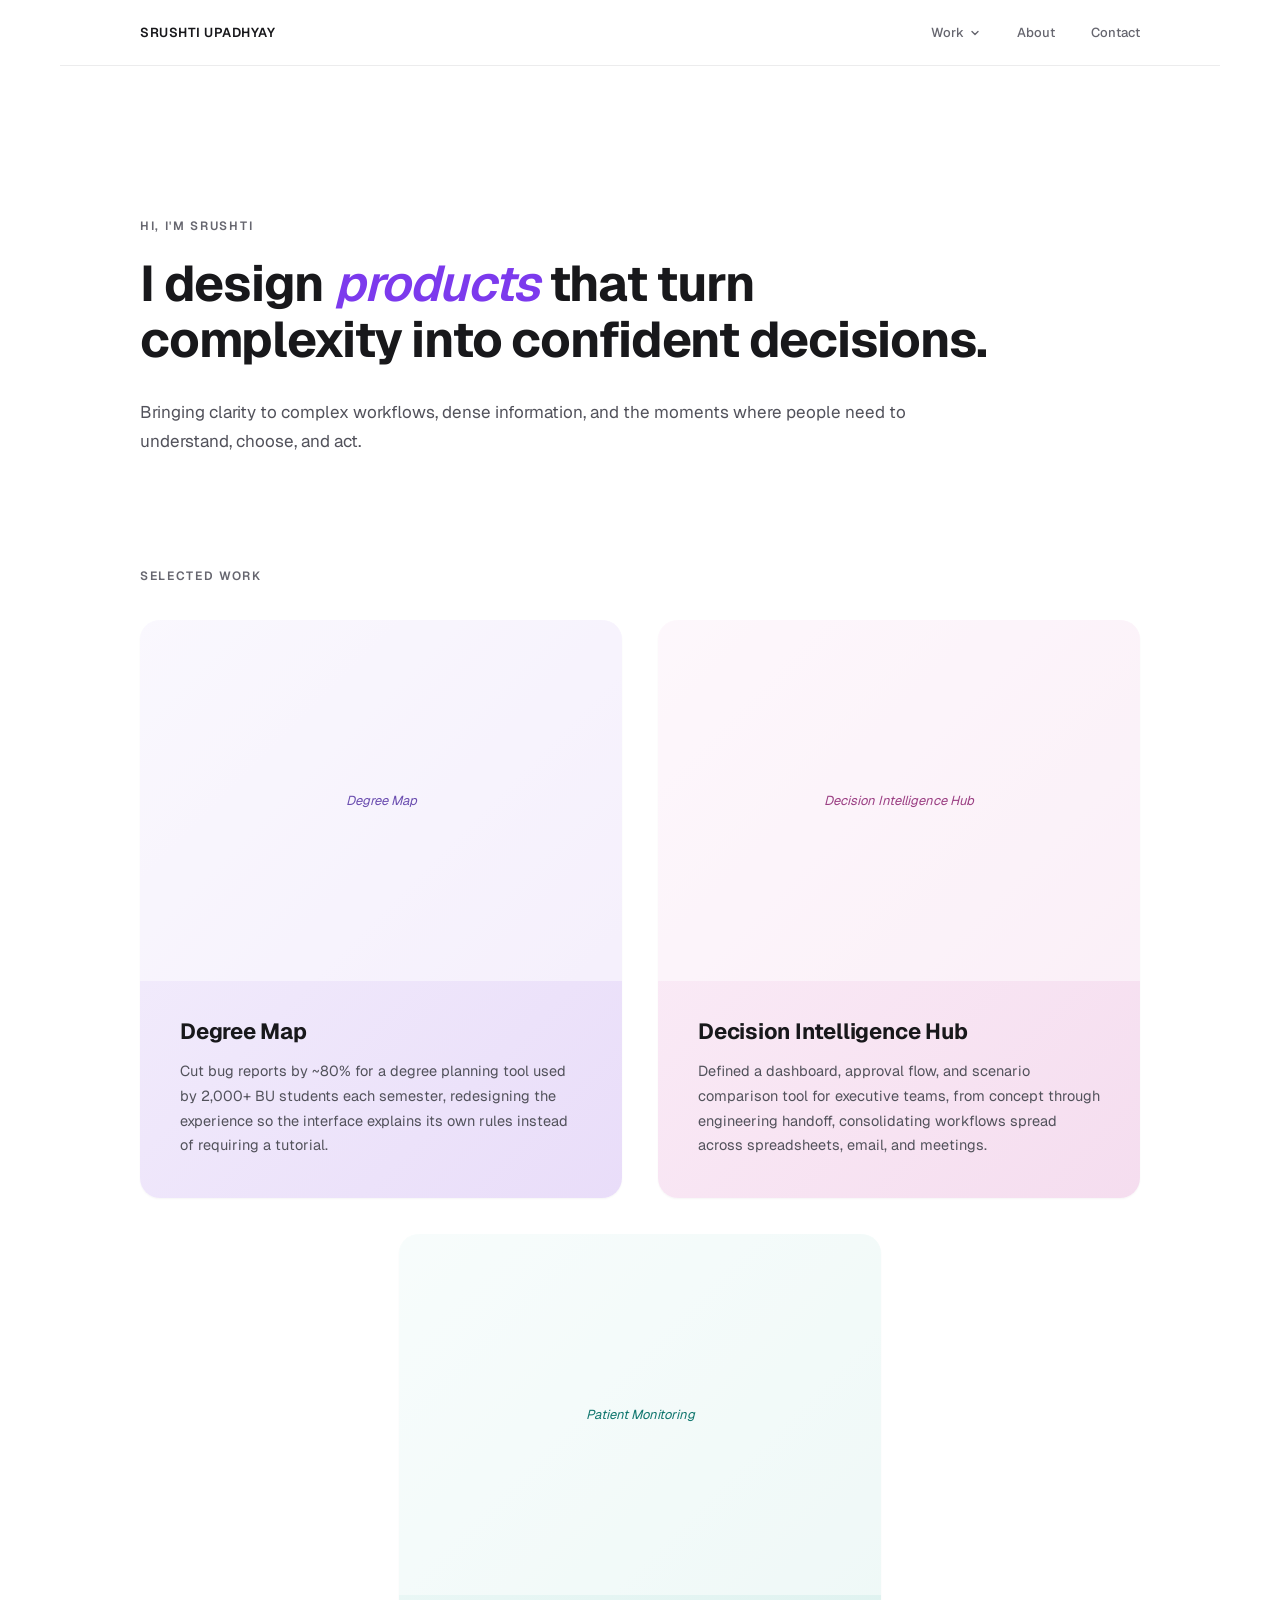
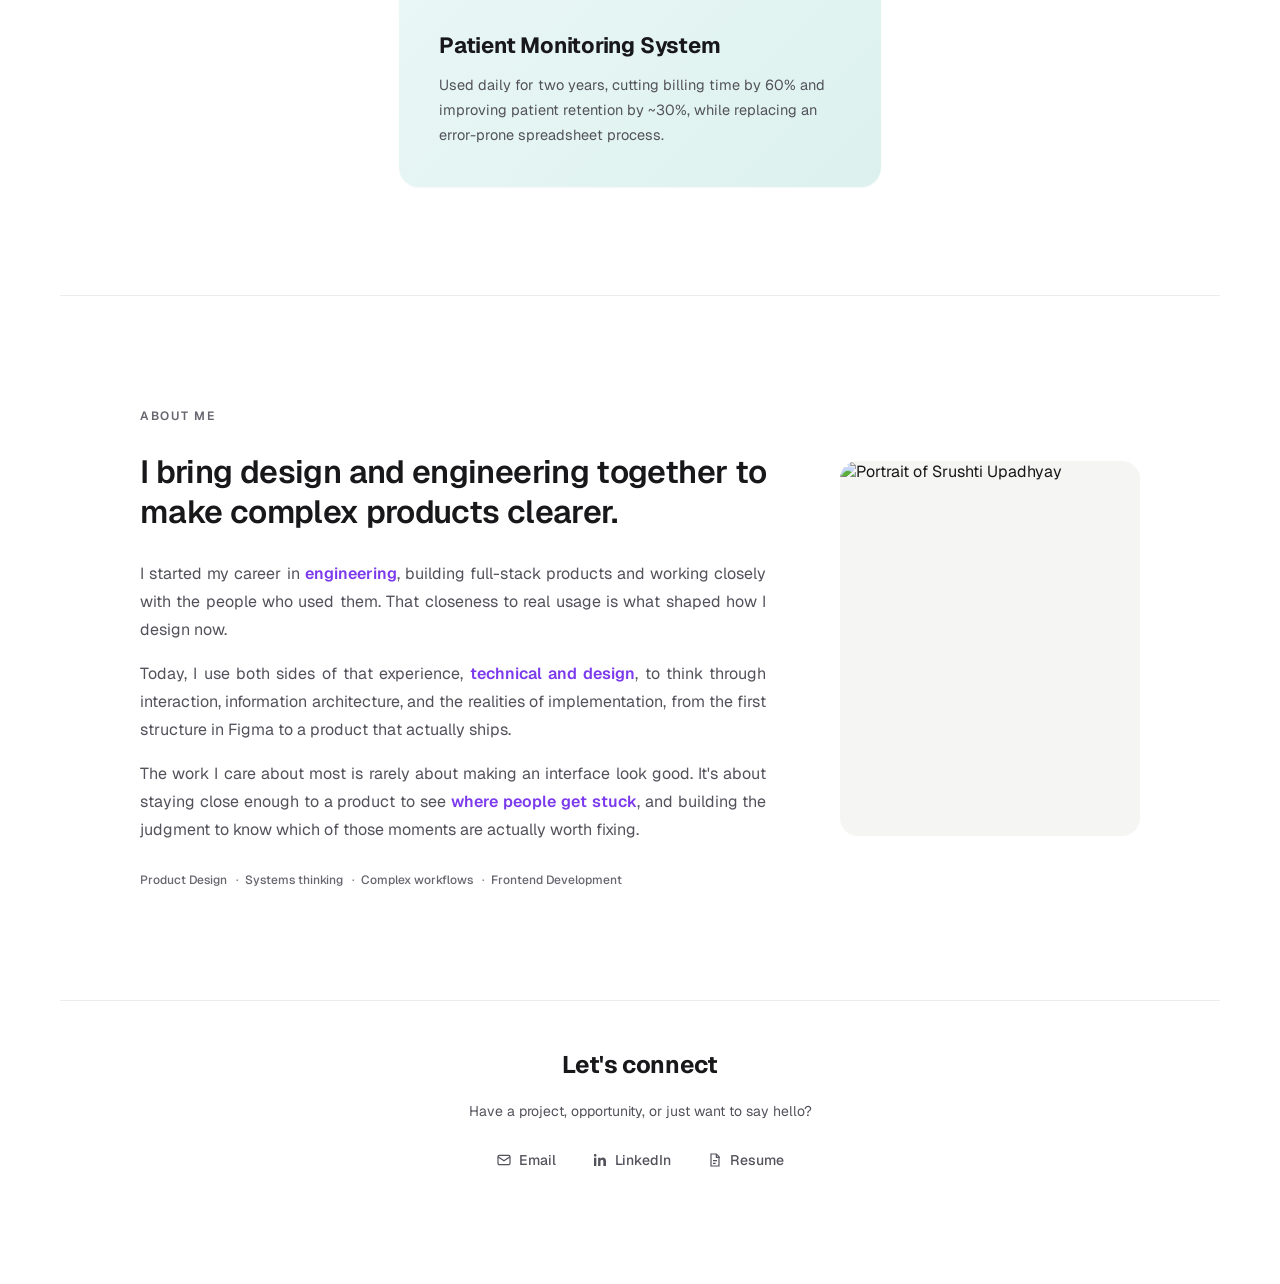
==== index.html @ 39bd565a "Update index.html" ====
<!DOCTYPE html>
<html lang="en">
<head>
<meta charset="UTF-8" />
<meta name="viewport" content="width=device-width, initial-scale=1.0" />
<title>Srushti Upadhyay — Product Designer</title>
<link rel="icon" type="image/png" sizes="32x32" href="favicon.png">
<link rel="preconnect" href="https://fonts.googleapis.com">
<link rel="preconnect" href="https://fonts.gstatic.com" crossorigin>
<link href="https://fonts.googleapis.com/css2?family=Geist:wght@400;500;600;700;800&display=swap" rel="stylesheet">
<link rel="stylesheet" href="portfolio-common.css">
<style>
  .about-section {
    display: grid;
    grid-template-columns: minmax(0, 1.35fr) minmax(260px, 0.65fr);
    gap: 72px;
    align-items: center;
    padding: 112px 80px;
    border-top: 1px solid var(--line-soft);
  }

  .about-content {
    text-align: justify;
    max-width: 720px;
  }

  .about-label {
    font-size: 12px;
    font-weight: 600;
    letter-spacing: 0.14em;
    color: var(--muted);
    text-transform: uppercase;
    margin-bottom: 28px;
  }

  .about-title {
    font-size: 32px;
    line-height: 1.25;
    letter-spacing: -0.02em;
    font-weight: 600;
    color: var(--ink);
    margin-bottom: 28px;
    max-width: 680px;
  }

  .about-copy {
    max-width: 680px;
  }

  .about-copy p {
    font-size: 16px;
    line-height: 1.75;
    color: var(--body);
    margin-bottom: 16px;
  }

  .about-copy p:last-child {
    margin-bottom: 0;
  }

  .about-meta {
    display: flex;
    flex-wrap: wrap;
    gap: 8px 18px;
    margin-top: 28px;
    font-size: 12px;
    font-weight: 500;
    color: var(--muted);
  }

  .about-meta span {
    position: relative;
  }

  .about-meta span:not(:last-child)::after {
    content: "·";
    position: absolute;
    right: -12px;
    color: var(--faint);
  }

  .about-image {
    display: flex;
    justify-content: flex-end;
  }

  .about-image-frame {
    width: min(100%, 300px);
    aspect-ratio: 4 / 5;
    border-radius: 18px;
    overflow: hidden;
    background: #f5f5f3;
  }

  .about-image-frame img {
    width: 100%;
    height: 100%;
    object-fit: cover;
    display: block;
  }

  .accent {
    font-weight: 600;
  color: #7c3aed;
}

  .work-grid {
    display: grid;
    grid-template-columns: 1fr 1fr;
    gap: 36px;
  }

  .work-card {
    display: flex;
    flex-direction: column;
    border-radius: 20px;
    overflow: hidden;
    text-decoration: none;
    transition: transform 0.35s ease, box-shadow 0.35s ease;
    box-shadow: 0 1px 2px rgba(24,24,27,0.04);
  }

  .work-card:hover {
    transform: translateY(-4px);
    box-shadow: 0 20px 48px -16px rgba(24,24,27,0.16);
  }

  .work-card.violet { background: linear-gradient(135deg,#f5f1fd,#e9ddf9); }
  .work-card.plum { background: linear-gradient(135deg,#fcf0f9,#f5ddef); }
  .work-card.teal { background: linear-gradient(135deg,#f0faf9,#dcf1ee); }

  .work-card-img { aspect-ratio: 4 / 3; overflow: hidden; }

  .work-card-img img {
    width: 100%;
    height: 100%;
    object-fit: cover;
    display: block;
    transition: transform 0.45s ease;
  }

  .work-card:hover .work-card-img img { transform: scale(1.03); }

  .work-card-img .placeholder {
    width: 100%;
    height: 100%;
    display: flex;
    align-items: center;
    justify-content: center;
    font-size: 13px;
    font-style: italic;
    background: rgba(255,255,255,0.5);
  }

  .work-card.violet .placeholder { color: #6b4eb0; }
  .work-card.plum .placeholder { color: #9b3f83; }
  .work-card.teal .placeholder { color: #0f766e; }

  .work-card-text { padding: 36px 40px 40px; }

  .work-card-title {
    font-size: 22px;
    font-weight: 700;
    letter-spacing: -0.01em;
    margin-bottom: 14px;
    color: var(--ink);
  }

  .work-card-desc {
    font-size: 14.5px;
    line-height: 1.7;
    color: var(--body);
  }

  .work-card-solo-wrap {
    max-width: calc(50% - 18px);
    margin: 36px auto 0;
  }

  @media (max-width: 800px) {
    .work-grid {
      grid-template-columns: 1fr;
      gap: 28px;
    }
    .work-card-solo-wrap { max-width: none; margin-top: 28px; }
  }

  @media (max-width: 800px) {
    .about-section {
      grid-template-columns: 1fr;
      gap: 40px;
      padding: 80px 24px;
    }

    .about-title {
      font-size: 28px;
    }

    .about-copy p {
      font-size: 15px;
    }

    .about-image {
      justify-content: flex-start;
    }

    .about-image-frame {
      width: min(100%, 260px);
    }
  }
</style>

</head>
<script>
  document.addEventListener('DOMContentLoaded', function () {
  
    const emailButton = document.querySelector('.connect-email');
  
    if (!emailButton) return;
  
    emailButton.addEventListener('click', function () {
  
      const email = 'srushtiupadhyay@gmail.com';
  
      navigator.clipboard.writeText(email)
        .then(function () {
  
          emailButton.classList.add('copied');
  
          setTimeout(function () {
            emailButton.classList.remove('copied');
          }, 2000);
  
        })
        .catch(function () {
  
          // Fallback for browsers that block Clipboard API
          const input = document.createElement('input');
  
          input.value = email;
          input.style.position = 'fixed';
          input.style.opacity = '0';
  
          document.body.appendChild(input);
  
          input.focus();
          input.select();
  
          try {
            document.execCommand('copy');
            emailButton.classList.add('copied');
  
            setTimeout(function () {
              emailButton.classList.remove('copied');
            }, 2000);
  
          } catch (error) {
            console.error('Could not copy email:', error);
          }
  
          document.body.removeChild(input);
        });
  
    });
  
  });

  
  </script>
<script>
  document.addEventListener('DOMContentLoaded', function () {
    document.querySelectorAll('.nav-dropdown').forEach(function (dropdown) {
      var toggle = dropdown.querySelector(':scope > .nav-link');
      if (!toggle) return;

      toggle.addEventListener('click', function (e) {
        e.preventDefault();
        e.stopPropagation();
        var isOpen = dropdown.classList.toggle('is-open');
        toggle.setAttribute('aria-expanded', isOpen ? 'true' : 'false');
      });
    });

    document.addEventListener('click', function () {
      document.querySelectorAll('.nav-dropdown.is-open').forEach(function (d) {
        d.classList.remove('is-open');
        var t = d.querySelector(':scope > .nav-link');
        if (t) t.setAttribute('aria-expanded', 'false');
      });
    });
  });
</script>
<body class="home">

<div class="page">

  <div class="nav-wrap">
    <nav class="nav" aria-label="Primary navigation">
      <div class="nav-name"><a href="index.html">SRUSHTI UPADHYAY</a></div>
      <div class="nav-links">
        <div class="nav-dropdown">
           <a class="nav-link" aria-haspopup="true" aria-expanded="false" role="button" tabindex="0">
          Work
          <svg class="nav-chevron" viewBox="0 0 12 12" fill="none" aria-hidden="true">
            <path d="M3 4.5L6 7.5L9 4.5" stroke="currentColor" stroke-width="1.4" stroke-linecap="round" stroke-linejoin="round"/>
          </svg>
        </a>
          <div class="nav-dropdown-menu">
            <a class="nav-dropdown-item" href="degree-map.html">
              Degree Map
              
            </a>
            <a class="nav-dropdown-item" href="decision-hub.html">
              Decision Intelligence Hub
             
            </a>
            <a class="nav-dropdown-item" href="patient-monitoring.html">
              Patient Monitoring
            </a>
          </div>
        </div>
        <a class="nav-link" href="index.html#about">About</a>
        <a class="nav-link" href="index.html#connect">Contact</a>
      </div>
    </nav>
  </div>

  <div class="hero">
    <div class="hero-hi">Hi, I'm Srushti </div>
    <h1 class="hero-title">I design <span class="accent" style="font-style: italic;">products</span> that turn complexity into confident decisions.</h1>
    <div class="hero-body">Bringing clarity to complex workflows, dense information, and the moments where people need to understand, choose, and act.</div>
  </div>

  <div class="sec" id="work">
    <div class="sec-label">Selected Work</div>
    <div class="work-grid">

      <a class="work-card violet" href="degree-map.html">
        <div class="work-card-img"><img src="degreemap-mockup.png" alt="Degree Map interface" onerror="this.parentElement.innerHTML='<div class=\'placeholder\'>Degree Map</div>'" /></div>
        <div class="work-card-text">
          <div class="work-card-title">Degree Map</div>
          <div class="work-card-desc">Cut bug reports by ~80% for a degree planning tool used by 2,000+ BU students each semester, redesigning the experience so the interface explains its own rules instead of requiring a tutorial.</div>
        </div>
      </a>

      <a class="work-card plum" href="decision-hub.html">
        <div class="work-card-img"><img src="decision-mockup.png" alt="Decision Intelligence Hub interface" onerror="this.parentElement.innerHTML='<div class=\'placeholder\'>Decision Intelligence Hub</div>'" /></div>
        <div class="work-card-text">
          <div class="work-card-title">Decision Intelligence Hub</div>
          <div class="work-card-desc">Defined a dashboard, approval flow, and scenario comparison tool for executive teams, from concept through engineering handoff, consolidating workflows spread across spreadsheets, email, and meetings.</div>
        </div>
      </a>

    </div>

    <div class="work-card-solo-wrap">
      <a class="work-card teal" href="patient-monitoring.html">
        <div class="work-card-img"><img src="patient-mockup.png" alt="Patient Monitoring System interface" onerror="this.parentElement.innerHTML='<div class=\'placeholder\'>Patient Monitoring</div>'" /></div>
        <div class="work-card-text">
          <div class="work-card-title">Patient Monitoring System</div>
          <div class="work-card-desc">Used daily for two years, cutting billing time by 60% and improving patient retention by ~30%, while replacing an error-prone spreadsheet process.</div>
        </div>
      </a>
    </div>
  </div>

  <section class="about-section" id="about" aria-labelledby="about-title">
    <div class="about-content">
      <div class="about-label">About Me</div>
      <h2 class="about-title" id="about-title">I bring design and engineering together to make complex products clearer.</h2>
      <div class="about-copy">
       <p>
    I started my career in
    <span class="accent">engineering</span>, building full-stack products
    and working closely with the people who used them. That closeness to
    real usage is what shaped how I design now.
  </p>

  <p>
    Today, I use both sides of that experience,
    <span class="accent">technical and design</span>, to think through
    interaction, information architecture, and the realities of
    implementation, from the first structure in Figma to a product that
    actually ships.
  </p>

  <p>
    The work I care about most is rarely about making an interface look
    good. It's about staying close enough to a product to see
    <span class="accent">where people get stuck</span>, and building the
    judgment to know which of those moments are actually worth fixing.
  </p>
      </div>
  
      <div class="about-meta" aria-label="Areas of experience">
        <span>Product Design</span>
        <span>Systems thinking</span>
        <span>Complex workflows</span>
        <span>Frontend Development</span>
      </div>
    </div>

    <div class="about-image">
      <div class="about-image-frame">
        <img src="me.jpeg" alt="Portrait of Srushti Upadhyay">
      </div>
    </div>
  </section>

  <section class="connect" id="connect">
    <div class="connect-title">Let's connect</div>
  
    <div class="connect-copy">
      Have a project, opportunity, or just want to say hello?
    </div>
  
    <div class="connect-links">
  
      <button class="connect-link connect-email" type="button">
        <svg viewBox="0 0 24 24" fill="none" stroke="currentColor" stroke-width="1.8" aria-hidden="true">
          <rect x="3" y="5" width="18" height="14" rx="2"></rect>
          <path d="m3 7 9 6 9-6"></path>
        </svg>
        <span>Email</span>
        <span class="copy-tooltip" aria-live="polite"> srushtiupadhyay@gmail.com · Copied ✓</span>
      </button>
  
      <a class="connect-link"
         href="https://www.linkedin.com/in/srushti-upadhyay-86a2a3a2/"
         target="_blank"
         rel="noopener noreferrer">
        <svg viewBox="0 0 24 24" fill="currentColor">
          <path d="M6.5 8.5H3V21h3.5V8.5ZM4.75 3A2.05 2.05 0 1 0 4.75 7.1 2.05 2.05 0 0 0 4.75 3ZM21 13.8c0-3.76-2-5.5-4.67-5.5-2.15 0-3.11 1.18-3.65 2.01V8.5H9.18V21h3.5v-6.19c0-1.63.31-3.21 2.33-3.21 1.99 0 2.01 1.87 2.01 3.31V21H21v-7.2Z"/>
        </svg>
        <span>LinkedIn</span>
      </a>
  
      <a class="connect-link" href="cvdesign.pdf" target="_blank">
        <svg viewBox="0 0 24 24" fill="none" stroke="currentColor" stroke-width="1.8">
          <path d="M6 3h8l4 4v14H6z"></path>
          <path d="M14 3v5h5"></path>
          <path d="M9 13h6M9 17h4"></path>
        </svg>
        <span>Resume</span>
      </a>
  
    </div>
  </section>

  
</div>

</body>
</html>
---- portfolio-common.css ----
:root {
    --ink: #09090b;
    --body: #52525b;
    --muted: #71717a;
    --faint: #a1a1aa;
    --line: #e4e4e7;
    --line-soft: rgba(9,9,11,0.06);
    --paper: #fff;
    --violet: #7c3aed;
    --plum: #86198f;
    --ease: cubic-bezier(0.16, 1, 0.3, 1);
  }

  * {
    box-sizing: border-box;
    margin: 0;
    padding: 0
  }

  html { scroll-behavior: smooth }

  ::selection { background: #e4d6fa; color: #0a0a0a }

  :focus-visible {
    outline: 2px solid #7c3aed;
    outline-offset: 3px;
    border-radius: 2px
  }

  @media (prefers-reduced-motion: reduce) {
    *, *::before, *::after { animation-duration: 0.01ms !important; transition-duration: 0.01ms !important }
  }

  .page {
    font-family: 'Geist', system-ui, sans-serif;
    background: #fff;
    color: #0a0a0a;
    max-width: 1200px;
    margin: 0 auto;
    -webkit-font-smoothing: antialiased
  }

  /* ---------- nav ---------- */
  .nav-wrap {
    position: sticky;
    top: 0;
    z-index: 40;
    background: rgba(255,255,255,0.72);
    backdrop-filter: blur(10px) saturate(1.4);
    -webkit-backdrop-filter: blur(10px) saturate(1.4);
    border-bottom: 1px solid var(--line-soft)
  }

  .nav {
    max-width: 1160px;
    margin: 0 auto;
    display: flex;
    align-items: center;
    justify-content: space-between;
    padding: 20px 80px
  }

  .nav-name {
    font-size: 13px;
    font-weight: 600;
    letter-spacing: 0.04em
  }

  .nav-links {
    display: flex;
    gap: 36px
  }

  .nav-link {
    position: relative;
    font-size: 13px;
    color: var(--muted);
    font-weight: 500;
    padding: 4px 0;
    transition: color 0.25s var(--ease)
  }

  .nav-link::after {
    content: "";
    position: absolute;
    left: 0;
    bottom: -2px;
    width: 100%;
    height: 1px;
    background: var(--ink);
    transform: scaleX(0);
    transform-origin: right;
    transition: transform 0.3s var(--ease)
  }

  .nav-link:hover { color: var(--ink) }
  .nav-link:hover::after { transform: scaleX(1); transform-origin: left }


  .px {
    padding-left: 80px;
    padding-right: 80px
  }

  .hero {
    padding: 56px 80px 48px;
    background: #faf9ff
  }

  .hero-eyebrow {
    font-size: 11px;
    font-weight: 700;
    letter-spacing: 0.12em;
    color: #7c3aed;
    text-transform: uppercase;
    margin-bottom: 14px
  }

  .hero-title {
    font-size: 42px;
    font-weight: 700;
    letter-spacing: -0.02em;
    line-height: 1.12;
    color: #0a0a0a;
    margin-bottom: 16px;
    max-width: 760px
  }

  .hero-sub {
    font-size: 15px;
    color: #52525b;
    line-height: 1.65;
    max-width: 560px;
    margin-bottom: 32px
  }

  .hero-meta {
    display: flex;
    border: 0.5px solid #e0d8f0;
    border-radius: 12px;
    overflow: hidden;
    background: #fff;
    width: fit-content;
    margin-bottom: 36px
  }

  .hmi {
    padding: 12px 24px;
    border-right: 0.5px solid #e0d8f0
  }

  .hmi:last-child {
    border-right: none
  }

  .hml {
    font-size: 10px;
    font-weight: 700;
    letter-spacing: 0.08em;
    color: #71717a;
    text-transform: uppercase;
    margin-bottom: 3px
  }

  .hmv {
    font-size: 13px;
    font-weight: 600;
    color: #0a0a0a
  }

  .hero-img {
    width: 100%;
    border-radius: 16px;
    border: 0.5px solid #e0d8f0;
    overflow: hidden
  }

  .hero-img img {
    width: 100%;
    height: auto;
    display: block
  }

  .sec {
    padding: 56px 80px;
    border-top: 0.5px solid #f0f0ee
  }

  .sec-bg {
    background: #fafaf9
  }

  .sec-purple {
    background: #faf9ff
  }

  .eyebrow {
    font-size: 10px;
    font-weight: 700;
    letter-spacing: 0.1em;
    color: #71717a;
    text-transform: uppercase;
    margin-bottom: 8px
  }

  .eyebrow-purple {
    color: #7c3aed
  }

  .sec-title {
    font-size: 24px;
    font-weight: 700;
    color: #0a0a0a;
    margin-bottom: 16px;
    line-height: 1.25
  }

  .body {
    font-size: 15px;
    color: #52525b;
    line-height: 1.75;
    margin-bottom: 14px
  }

  .body:last-child {
    margin-bottom: 0
  }

  .pullquote {
    background: #f5f0ff;
    border-left: 3px solid #7c3aed;
    border-radius: 0 12px 12px 0;
    padding: 22px 28px;
    margin: 28px 0
  }

  .pullquote-text {
    font-size: 16px;
    color: #3d1a78;
    line-height: 1.7;
    font-style: italic
  }

  .split {
    display: grid;
    grid-template-columns: 1fr 1fr;
    gap: 56px;
    align-items: start
  }

  .split.rev {
    direction: rtl
  }

  .split.rev>* {
    direction: ltr
  }

  .real-img {
    width: 100%;
    border-radius: 14px;
    overflow: hidden;
    border: 0.5px solid #e8e8e6
  }

  .real-img img {
    width: 100%;
    height: auto;
    display: block
  }

  .decision-visual {
    display: flex;
    align-items: center;
    justify-content: center;
  }

  .decision-visual img {
    display: block;
    max-width: 100%;
    height: auto;
  }

  .decision-visual--chart img {
    width: 100%;
  }

  .img-box {
    width: 100%;
    border-radius: 14px;
    background: #f5f5f3;
    border: 0.5px solid #e8e8e6;
    display: flex;
    align-items: center;
    justify-content: center
  }

  .ilab {
    font-size: 11px;
    color: #bbb;
    font-style: italic;
    text-align: center;
    padding: 12px 16px;
    line-height: 1.6
  }

  .h400 {
    height: 400px
  }

  .h360 {
    height: 360px
  }

  .h300 {
    height: 300px
  }

  .h260 {
    height: 260px
  }

  .h220 {
    height: 220px
  }

  .h180 {
    height: 180px
  }

  .h160 {
    height: 160px
  }

  .h150 {
    height: 150px
  }

  .h140 {
    height: 140px
  }

  .img-caption {
    font-size: 12px;
    color: #71717a;
    text-align: center;
    margin-top: 10px;
    font-style: italic
  }

  .skills-grid {
    display: grid;
    grid-template-columns: 1fr 1fr;
    gap: 14px;
    margin-top: 28px
  }

  .skill-card {
    background: #fff;
    border-radius: 14px;
    padding: 22px;
    border: 0.5px solid #e8e8e6
  }

  /*.skill-icon{width:36px;height:36px;border-radius:10px;background:#0a0a0a;margin-bottom:14px}*/
  .skill-icon {
    width: 44px;
    height: 44px;
    border-radius: 12px;
    /* background: #E8F5FC;*/
    color: #7c3aed;
    display: flex;
    align-items: center;
    justify-content: center;
    margin-bottom: 18px;
  }

  .skill-icon svg {
    width: 24px;
    height: 24px;
  }

  .skill-title {
    font-size: 14px;
    font-weight: 700;
    color: #0a0a0a;
    margin-bottom: 6px
  }

  .skill-body {
    font-size: 13px;
    color: #71717a;
    line-height: 1.65
  }

  .two-col {
    display: grid;
    grid-template-columns: 1fr 1fr;
    gap: 14px
  }

  .three-col {
    display: grid;
    grid-template-columns: 1fr 1fr 1fr;
    gap: 12px
  }

  .feat-row {
    display: grid;
    grid-template-columns: 1fr 1fr;
    gap: 40px;
    align-items: start;
    padding: 40px 0;
    border-bottom: 0.5px solid #f0f0ee
  }

  .feat-row:last-child {
    border-bottom: none;
    padding-bottom: 0
  }

  .feat-row:first-child {
    padding-top: 0
  }

  .feat-row.flip {
    direction: rtl
  }

  .feat-row.flip>* {
    direction: ltr
  }

  .feat-eye {
    font-size: 10px;
    font-weight: 700;
    letter-spacing: 0.1em;
    color: #7c3aed;
    text-transform: uppercase;
    margin-bottom: 8px
  }

  .feat-title {
    font-size: 18px;
    font-weight: 700;
    color: #0a0a0a;
    margin-bottom: 12px;
    line-height: 1.3
  }

  .feat-body {
    font-size: 13px;
    color: #52525b;
    line-height: 1.75
  }

  .feat-img {
    width: 100%;
    border-radius: 12px;
    background: #f5f5f3;
    border: 0.5px solid #e8e8e6;
    display: flex;
    align-items: center;
    justify-content: center
  }

  .impact-cards {
    display: grid;
    grid-template-columns: 1fr 1fr 1fr;
    gap: 16px;
    margin: 28px 0
  }

  .impact-card {
    background: #fafaf9;
    border-radius: 14px;
    padding: 22px;
    border: 0.5px solid #e8e8e6
  }

  .impact-icon {
    width: 32px;
    height: 32px;
    border-radius: 8px;
    background: #0a0a0a;
    margin-bottom: 14px
  }

  .impact-title {
    font-size: 13px;
    font-weight: 700;
    color: #0a0a0a;
    margin-bottom: 6px
  }

  .impact-body {
    font-size: 12px;
    color: #71717a;
    line-height: 1.6
  }

  .footer {
    padding: 36px 80px;
    border-top: 0.5px solid #e8e8e6;
    display: flex;
    justify-content: space-between;
    align-items: center
  }

  .footer-left {
    font-size: 13px;
    font-weight: 600
  }

  .footer-right {
    display: flex;
    gap: 24px
  }

  .footer-link {
    font-size: 13px;
    color: #71717a
  }

  .mt16 {
    margin-top: 16px
  }

  .mt24 {
    margin-top: 24px
  }

  .mt28 {
    margin-top: 28px
  }

  .mt40 {
    margin-top: 40px
  }

  .impact-section {
    padding: 96px 0;
  }

  .impact-intro {
    max-width: 760px;
    margin-bottom: 64px;
  }

  .impact-intro h2 {
    font-size: 36px;
    line-height: 1.2;
    font-weight: 600;
    margin: 0 0 20px;
    color: #111111;
  }

  .impact-intro p {
    font-size: 18px;
    line-height: 1.7;
    color: #52525b;
    margin: 0;
  }

  .impact-metrics {
    display: grid;
    grid-template-columns: repeat(3, 1fr);
    border-top: 1px solid #E5E7EB;
    border-bottom: 1px solid #E5E7EB;
  }

  .impact-metric {
    padding: 40px 36px;
    border-right: 1px solid #E5E7EB;
  }

  .impact-metric:last-child {
    border-right: none;
  }

  .impact-number {
    font-size: 32px;
    line-height: 1;
    font-weight: 600;
    letter-spacing: -0.03em;
    color: #7c3aed;
    margin-bottom: 20px;
  }

  .impact-metric-title {
    font-size: 14px;
    line-height: 1.4;
    font-weight: 600;
    color: #111111;
    margin-bottom: 12px;
  }

  .impact-metric-body {
    font-size: 13px;
    line-height: 1.7;
    color: #52525b;
    max-width: 300px;
  }

  @media (max-width: 800px) {
    .impact-section {
      padding: 64px 0;
    }

    .impact-intro h2 {
      font-size: 30px;
    }

    .impact-metrics {
      grid-template-columns: 1fr;
    }

    .impact-metric {
      border-right: none;
      border-bottom: 1px solid #E5E7EB;
    }

    .impact-metric:last-child {
      border-bottom: none;
    }
  }

  /* GOAL CARDS */
  .goal-grid {
    display: grid;
    grid-template-columns: 1fr 1fr;
    gap: 14px;
    margin-top: 28px
  }

  .goal-card {
    background: #fff;
    border-radius: 12px;
    padding: 20px 22px;
    border: 0.5px solid #e8e8e6;
    display: flex;
    gap: 14px;
    align-items: flex-start
  }

  .goal-num {
    font-size: 11px;
    font-weight: 700;
    color: #7c3aed;
    background: #f0ebff;
    padding: 3px 8px;
    border-radius: 6px;
    flex-shrink: 0;
    margin-top: 2px;
    white-space: nowrap
  }

  .goal-title {
    font-size: 13px;
    font-weight: 700;
    color: #0a0a0a;
    margin-bottom: 3px
  }

  .goal-body {
    font-size: 12px;
    color: #71717a;
    line-height: 1.55
  }

  /* PRINCIPLE CARDS */
  .principle-grid {
    display: grid;
    grid-template-columns: 1fr 1fr;
    gap: 14px;
    margin-top: 28px
  }

  .principle-card {
    background: #fff;
    border-radius: 14px;
    padding: 22px;
    border: 0.5px solid #e8e8e6
  }

  .principle-title {
    font-size: 14px;
    font-weight: 700;
    color: #0a0a0a;
    margin-bottom: 6px
  }

  .principle-body {
    font-size: 13px;
    color: #71717a;
    line-height: 1.65
  }
.feat-col{
  margin-bottom: 50px;
}
  /* WORKFLOW DIAGRAM */
  .workflow-wrap {
    display: grid;
    grid-template-columns: 1fr 1fr;
    gap: 20px;
    margin-top: 28px
  }

  .workflow-card {
    border-radius: 14px;
    overflow: hidden;
    border: 0.5px solid #e8e8e6
  }

  .workflow-header {
    padding: 10px 18px;
    font-size: 11px;
    font-weight: 700;
    letter-spacing: 0.06em;
    text-transform: uppercase
  }

  .workflow-header.before {
    background: #fef2f2;
    color: #dc2626
  }

  .workflow-header.after {
    background: #f0ebff;
    color: #7c3aed
  }

  .workflow-body {
    padding: 20px 22px;
    background: #fff;
    display: flex;
    flex-direction: column;
    gap: 0
  }

  .wf-step {
    display: flex;
    flex-direction: column;
    align-items: flex-start
  }

  .wf-label {
    font-size: 13px;
    font-weight: 600;
    color: #0a0a0a;
    background: #f5f5f3;
    border: 0.5px solid #e8e8e6;
    border-radius: 8px;
    padding: 9px 16px;
    width: 100%;
    text-align: center
  }

  .wf-arrow {
    font-size: 16px;
    color: #ccc;
    text-align: center;
    width: 100%;
    padding: 4px 0;
    display: block
  }

  /* REFLECTION */
  .reflection-grid {
    display: grid;
    grid-template-columns: 1fr 1fr;
    gap: 16px;
    margin-top: 28px
  }

  .reflection-card {
    background: #fff;
    border-radius: 14px;
    padding: 22px;
    border: 0.5px solid #e8e8e6
  }

  .reflection-label {
    font-size: 10px;
    font-weight: 700;
    letter-spacing: 0.08em;
    text-transform: uppercase;
    color: #7c3aed;
    margin-bottom: 12px
  }

  .reflection-items {
    display: flex;
    flex-direction: column;
    gap: 8px
  }

  .reflection-item {
    font-size: 13px;
    color: #52525b;
    line-height: 1.6;
    display: flex;
    gap: 8px;
    align-items: flex-start
  }

  .r-dot {
    width: 5px;
    height: 5px;
    border-radius: 50%;
    background: #7c3aed;
    flex-shrink: 0;
    margin-top: 7px
  }

  .r-dot.improve {
    background: #d97706
  }


  .arch-flow {
    display: flex;
    align-items: center;
    justify-content: center;
    gap: 0;
    margin-top: 28px;
    padding: 32px;
    background: #fafaf9;
    border: 0.5px solid #e8e8e6;
    border-radius: 16px;
    overflow-x: auto;
  }

  .arch-node {
    position: relative;
    background: #ffffff;
    border: 1px solid #e4e4e1;
    border-radius: 12px;
    padding: 16px 20px;
    text-align: left;
    min-width: 130px;
  }

  .arch-number {
    font-size: 10px;
    font-weight: 700;
    letter-spacing: 0.08em;
    color: #7c3aed;
    margin-bottom: 8px;
  }

  .arch-node-label {
    font-size: 13px;
    font-weight: 700;
    color: #111111;
  }

  .arch-node-sub {
    font-size: 10px;
    line-height: 1.4;
    color: #71717a;
    margin-top: 4px;
  }

  .arch-arrow {
    font-size: 18px;
    color: #B8B8B5;
    padding: 0 10px;
    flex-shrink: 0;
  }

  .arch-node-final {
    border-color: #7c3aed;
    background: #F4FBFE;
  }

  .arch-node-final .arch-number {
    color: #7c3aed;
  }

  .arch-feedback {
    display: flex;
    align-items: center;
    gap: 16px;
    margin: 14px auto 0;
    max-width: 720px;
    padding: 14px 18px;
    border-left: 2px solid #7c3aed;
    background: #F8FAFB;
    border-radius: 0 8px 8px 0;
  }

  .arch-feedback-label {
    font-size: 9px;
    font-weight: 700;
    letter-spacing: 0.08em;
    color: #7c3aed;
    white-space: nowrap;
  }

  .arch-feedback-text {
    font-size: 11px;
    line-height: 1.5;
    color: #71717a;
  }

  @media (max-width: 900px) {
    .arch-flow {
      justify-content: flex-start;
    }

    .arch-feedback {
      flex-direction: column;
      align-items: flex-start;
    }
  }

  /* ARCH FLOW 
.arch-flow{display:flex;align-items:center;justify-content:center;gap:0;margin-top:28px;flex-wrap:wrap}
.arch-node{background:#fff;border:0.5px solid #e0d8f0;border-radius:12px;padding:14px 22px;text-align:center;min-width:120px}
.arch-node-label{font-size:12px;font-weight:700;color:#0a0a0a}
.arch-node-sub{font-size:10px;color:#71717a;margin-top:2px}
.arch-arrow{font-size:18px;color:#d4c5f9;padding:0 8px}
*/


/* =========================================================
   SHARED SITE SYSTEM
   ========================================================= */
:root {
  --ink: #18181b;
  --body: #52525b;
  --muted: #66666f;
  --faint: #8a8a93;
  --line: #e4e4e7;
  --line-soft: rgba(24,24,27,0.08);
  --paper: #fff;
  --violet: #7c3aed;
  --plum: #86198f;
  --ease: cubic-bezier(0.16, 1, 0.3, 1);
}

html { scroll-behavior: smooth; }
body { color: var(--ink); }
a { color: inherit; text-decoration: none; }

:focus-visible {
  outline: 2px solid var(--violet);
  outline-offset: 3px;
  border-radius: 3px;
}

/* Shared navigation */
.nav-wrap {
  position: sticky;
  top: 0;
  z-index: 40;
  background: rgba(255,255,255,0.78);
  backdrop-filter: blur(10px) saturate(1.4);
  -webkit-backdrop-filter: blur(10px) saturate(1.4);
  border-bottom: 1px solid var(--line-soft);
}

.nav {
  max-width: 1160px;
  margin: 0 auto;
  display: flex;
  align-items: center;
  justify-content: space-between;
  padding: 20px 80px;
}

.nav-name {
  font-size: 13px;
  font-weight: 600;
  letter-spacing: 0.04em;
}

.nav-links {
  display: flex;
  align-items: center;
  gap: 36px;
}

.nav-link {
  position: relative;
  display: inline-flex;
  align-items: center;
  gap: 5px;
  font-size: 13px;
  color: var(--muted);
  font-weight: 500;
  padding: 4px 0;
  transition: color 0.25s var(--ease);
}

.nav-link:hover,
.nav-link:focus-visible {
  color: var(--ink);
}

.nav-link::after {
  content: "";
  position: absolute;
  left: 0;
  bottom: -2px;
  width: 100%;
  height: 1px;
  background: var(--ink);
  transform: scaleX(0);
  transform-origin: right;
  transition: transform 0.3s var(--ease);
}

.nav-link:hover::after,
.nav-link:focus-visible::after {
  transform: scaleX(1);
  transform-origin: left;
}

.nav-dropdown {
  position: relative;
  display: flex;
  align-items: center;
}

.nav-dropdown > .nav-link {
  cursor: pointer;
}

.nav-chevron {
  width: 12px;
  height: 12px;
  transition: transform 0.25s var(--ease);
}

.nav-dropdown-menu {
  position: absolute;
  top: calc(100% + 12px);
  right: -12px;
  min-width: 230px;
  padding: 8px;
  background: rgba(255,255,255,0.96);
  border: 1px solid var(--line);
  border-radius: 12px;
  box-shadow: 0 16px 40px rgba(24,24,27,0.10);
  opacity: 0;
  visibility: hidden;
  transform: translateY(-5px);
  transition: opacity 180ms var(--ease), transform 180ms var(--ease), visibility 180ms;
}

.nav-dropdown:hover .nav-dropdown-menu,
.nav-dropdown:focus-within .nav-dropdown-menu,
.nav-dropdown.is-open .nav-dropdown-menu {
  opacity: 1;
  visibility: visible;
  transform: translateY(0);
}

.nav-dropdown:hover .nav-chevron,
.nav-dropdown:focus-within .nav-chevron,
.nav-dropdown.is-open .nav-chevron {
  transform: rotate(180deg);
}

.nav-dropdown-item {
  display: block;
  padding: 10px 12px;
  border-radius: 8px;
  color: var(--body);
  font-size: 13px;
  line-height: 1.35;
  transition: background 160ms ease, color 160ms ease;
}

.nav-dropdown-item:hover,
.nav-dropdown-item:focus-visible {
  background: #f7f5fb;
  color: var(--ink);
  outline: none;
}

.nav-dropdown-item small {
  display: block;
  margin-top: 3px;
  color: var(--muted);
  font-size: 11px;
}

/* Shared connect section */
.connect {
  padding: 48px 80px 112px;
  border-top: 1px solid var(--line-soft);
  text-align: center;
}

.connect-copy {
  max-width: 480px;
  margin: -8px auto 28px;
  font-size: 14px;
  line-height: 1.6;
  color: var(--body);
}

.connect-title {
  font-size: 24px;
  font-weight: 700;
  letter-spacing: -0.015em;
  margin-bottom: 28px;
}

.connect-links {
  display: flex;
  justify-content: center;
  gap: 36px;
}

.connect-link {
  position: relative;
  display: inline-flex;
  align-items: center;
  gap: 7px;
  font-size: 14px;
  font-weight: 500;
  color: var(--body);
  padding-bottom: 3px;
  transition: color 0.25s var(--ease);
}

.connect-link svg {
  width: 16px;
  height: 16px;
  flex-shrink: 0;
}

/* Email copy interaction */

.connect-email {
  border: 0;
  margin: 0;
  background: transparent;
  font-family: inherit;
  cursor: pointer;
}

.connect-email .copy-tooltip {
  position: absolute;
  left: 50%;
  bottom: calc(100% + 10px);
  transform: translateX(-50%) translateY(4px);

  padding: 7px 10px;
  border: 1px solid var(--line-soft);
  border-radius: 6px;

  background: #fafaf9;
  color: var(--body);
  font-size: 11px;
  font-weight: 500;
  line-height: 1;
  white-space: nowrap;

  box-shadow: 0 3px 10px rgba(24, 24, 27, 0.06);

  opacity: 0;
  visibility: hidden;
  pointer-events: none;

  transition:
    opacity 0.2s var(--ease),
    transform 0.2s var(--ease),
    visibility 0.2s;
}

.connect-email .copy-tooltip::after {
  content: "";
  position: absolute;
  left: 50%;
  bottom: -4px;

  width: 7px;
  height: 7px;

  background: #fafaf9;
  border-right: 1px solid var(--line-soft);
  border-bottom: 1px solid var(--line-soft);

  transform: translateX(-50%) rotate(45deg);
}

.connect-email.copied .copy-tooltip {
  opacity: 1;
  visibility: visible;
  transform: translateX(-50%) translateY(0);
}

.connect-link::after {
  content: "";
  position: absolute;
  left: 0;
  bottom: 0;
  width: 100%;
  height: 1px;
  background: var(--ink);
  transform: scaleX(0);
  transform-origin: right;
  transition: transform 0.3s var(--ease);
}

.connect-link:hover,
.connect-link:focus-visible { color: var(--ink); }

.connect-link:hover::after,
.connect-link:focus-visible::after {
  transform: scaleX(1);
  transform-origin: left;
}

/* Shared prev/next project treatment */
.next-project {
  display: flex;
  justify-content: space-between;
  align-items: center;
  padding: 28px 80px 60px;
}

.next-project a {
  display: inline-flex;
  align-items: center;
  gap: 10px;
  color: #666;
  font-size: 14px;
  transition: color 180ms ease;
}

.next-project a:hover { color: var(--violet); }

.next-arrow,
.prev-arrow {
  transition: transform 180ms ease;
}

.next-project a:hover .next-arrow {
  transform: translateX(4px);
}

.next-project a:hover .prev-arrow {
  transform: translateX(-4px);
}

.next-project a:focus-visible {
  outline: 2px solid var(--violet);
  outline-offset: 5px;
}

/* Accessible secondary text */
.ilab { color: #666; }
.skill-body,
.goal-body,
.principle-body,
.impact-body,
.arch-node-sub,
.arch-feedback-text,
.footer-link { color: #666; }

/* Home page */
body.home .page {
  max-width: 1160px;
}

.home .hero {
  padding: 148px 80px 112px;
  background: #fff;
  opacity: 0;
  animation: rise 0.8s var(--ease) 0.1s forwards;
}

.home .hero-hi {
  display: inline-block;
  font-size: 12px;
  font-weight: 600;
  letter-spacing: 0.14em;
  text-transform: uppercase;
  color: var(--muted);
  margin-bottom: 22px;
}

.home .hero-title {
  font-size: 50px;
  font-weight: 700;
  letter-spacing: -0.025em;
  line-height: 1.12;
  color: var(--ink);
  max-width: 860px;
  margin-bottom: 30px;
}

.home .hero-title .accent { color: var(--violet); }

.home .hero-body {
  font-size: 17px;
  color: var(--body);
  line-height: 1.7;
  max-width: 800px;
  font-weight: 400;
}

.home .sec {
  padding: 0 80px 108px;
  border-top: 0;
}

.home .sec-label {
  font-size: 12px;
  font-weight: 600;
  letter-spacing: 0.14em;
  color: var(--muted);
  text-transform: uppercase;
  margin-bottom: 36px;
}

.home .work-list {
  display: flex;
  flex-direction: column;
  gap: 24px;
}

.home .work-item {
  display: grid;
  grid-template-columns: 1fr 1fr;
  align-items: center;
  gap: 40px;
  border-radius: 24px;
  padding: 0 64px;
  min-height: 360px;
  overflow: hidden;
  position: relative;
  transition: transform 0.45s var(--ease), box-shadow 0.45s var(--ease);
  box-shadow: 0 1px 2px rgba(24,24,27,0.03);
}

.home .work-item:hover {
  transform: translateY(-3px);
  box-shadow: 0 24px 56px -16px rgba(24,24,27,0.16);
}

.home .work-item.violet { background: linear-gradient(135deg,#f5f1fd,#e9ddf9); }
.home .work-item.plum { background: linear-gradient(135deg,#fcf0f9,#f5ddef); }
.home .work-item.teal { background: linear-gradient(135deg,#f0faf9,#dcf1ee); }
.home .work-item.teal .placeholder { color: #0f766e; }

.home .work-img {
  aspect-ratio: 16/10;
  border-radius: 10px;
  overflow: hidden;
  align-self: center;
  justify-self: start;
  width: 100%;
  transition: transform 0.45s var(--ease);
}

.home .work-item:hover .work-img { transform: scale(1.015); }

.home .work-img img {
  width: 100%;
  height: 100%;
  object-fit: cover;
  display: block;
}

.home .work-img .placeholder {
  width: 100%;
  height: 100%;
  display: flex;
  align-items: center;
  justify-content: center;
  font-size: 13px;
  font-style: italic;
  background: rgba(255,255,255,0.5);
}

.home .work-item.violet .placeholder { color: #6b4eb0; }
.home .work-item.plum .placeholder { color: #9b3f83; }

.home .work-text {
  justify-self: end;
  text-align: left;
  max-width: 380px;
}

.home .work-title {
  font-size: 27px;
  font-weight: 700;
  letter-spacing: -0.015em;
  line-height: 1.25;
  margin-bottom: 12px;
  color: var(--ink);
}

.home .work-tag {
  font-size: 15px;
  font-weight: 400;
  line-height: 1.55;
  color: var(--ink);
}

@keyframes rise {
  from { opacity: 0; transform: translateY(14px); }
  to { opacity: 1; transform: translateY(0); }
}

/* Decision Hub theme */
.case-decision .hero { background: #fdf5fb; }
.case-decision .hero-eyebrow,
.case-decision .eyebrow-purple,
.case-decision .feat-eye,
.case-decision .reflection-label { color: var(--plum); }
.case-decision .hero-meta,
.case-decision .hmi,
.case-decision .hero-img { border-color: #f0d5ea; }
.case-decision .pullquote {
  background: #fbeaf6;
  border-left-color: var(--plum);
}
.case-decision .pullquote-text { color: #5b0f61; }
.case-decision .skill-icon { color: var(--plum); }
.case-decision .goal-num {
  color: var(--plum);
  background: #fbeaf6;
}
.case-decision .workflow-header.after {
  background: #fbeaf6;
  color: var(--plum);
}
.case-decision .arch-number,
.case-decision .arch-feedback-label,
.case-decision .arch-node-final .arch-number {
  color: var(--plum);
}
.case-decision .arch-node-final { border-color: var(--plum); }
.case-decision .arch-feedback { border-left-color: var(--plum); }
.case-decision .impact-number { color: var(--plum); }
.case-decision .r-dot { background: var(--plum); }
.case-decision .r-dot.improve { background: #d5a8de; }
.case-decision .sec-purple { background: #fdf5fb; }
.case-decision .next-project a:hover { color: var(--plum); }

/* Degree Map theme */
.case-degree .hero { background: #faf9ff; }
.case-degree .hero-eyebrow,
.case-degree .eyebrow-purple,
.case-degree .feat-eye,
.case-degree .reflection-label { color: var(--violet); }
.case-degree .skill-icon { color: var(--violet); }
.case-degree .r-dot.improve { background: #c4b1f5; }

/* Patient Monitoring theme */
:root { --teal: #0f766e; }
.case-patient .hero { background: #f0f9f8; }
.case-patient .hero-eyebrow,
.case-patient .eyebrow-purple,
.case-patient .feat-eye,
.case-patient .reflection-label { color: var(--teal); }
.case-patient .hero-meta,
.case-patient .hmi,
.case-patient .hero-img { border-color: #cfe8e5; }
.case-patient .pullquote {
  background: #eaf6f4;
  border-left-color: var(--teal);
}
.case-patient .pullquote-text { color: #0b4b46; }
.case-patient .skill-icon { color: var(--teal); }
.case-patient .goal-num {
  color: var(--teal);
  background: #e3f4f2;
}
.case-patient .workflow-header.after {
  background: #e3f4f2;
  color: var(--teal);
}
.case-patient .impact-number { color: var(--teal); }
.case-patient .r-dot { background: var(--teal); }
.case-patient .r-dot.improve { background: #7fc4bd; }
.case-patient .sec-purple { background:#f0f9f8; }
.case-patient .next-project a:hover { color: var(--teal); }
.case-patient .acc-icon { background: var(--teal); }
.case-patient .status-row { display: flex; gap: 12px; flex-wrap: wrap; margin: 24px 0; }
.case-patient .status-chip {
  display: flex; align-items: center; gap: 8px;
  padding: 8px 14px; border-radius: 999px;
  border: 0.5px solid #e8e8e6; font-size: 12.5px; font-weight: 600;
  color: #18181b; background: #fff;
}
.case-patient .status-dot { width: 9px; height: 9px; border-radius: 50%; }
.case-patient .status-dot.green { background: #16a34a; }
.case-patient .status-dot.yellow { background: #eab308; }
.case-patient .status-dot.red { background: #dc2626; }
.case-patient .status-dot.cyan { background: #0891b2; }

/* Mobile shared */
@media (max-width: 800px) {
  .nav { padding: 16px 24px; }
  .nav-links { gap: 20px; }
  .nav-dropdown-menu {
    right: -8px;
    min-width: 210px;
  }

  .home .hero { padding: 96px 24px 64px; }
  .home .hero-title { font-size: 36px; }
  .home .sec { padding: 0 24px 72px; }
  .home .work-list { gap: 40px; }
  .home .work-item {
    grid-template-columns: 1fr;
    padding: 44px 32px;
    text-align: center;
    gap: 24px;
  }
  .home .work-img {
    justify-self: center;
    max-width: 320px;
  }
  .home .work-item:hover .work-img { transform: none; }
  .home .work-text {
    justify-self: center;
    text-align: center;
    max-width: none;
  }

  .connect { padding: 40px 24px 72px; }
  .connect-links { flex-wrap: wrap; gap: 18px 28px; }

  /* Case-study pages: hero */
  .hero { padding: 40px 24px 32px; }
  .hero-title { font-size: 28px; max-width: 100%; }
  .hero-sub { font-size: 14.5px; max-width: 100%; }
  .hero-meta {
    display: flex;
    flex-wrap: wrap;
    width: 100%;
  }
  .hmi {
    border-right: none;
    border-bottom: 0.5px solid #e0d8f0;
    flex: 1 1 45%;
  }
  .case-decision .hmi,
  .case-patient .hmi { border-bottom-color: inherit; }

  /* Case-study pages: sections */
  .sec, .px { padding-left: 24px; padding-right: 24px; }
  .sec { padding-top: 44px; padding-bottom: 44px; }
  .sec-title { font-size: 20px; }
  .body, .pullquote-text { font-size: 14.5px; }

  /* Grids that must stack on mobile */
  .skills-grid,
  .goal-grid,
  .two-col,
  .three-col,
  .workflow-wrap,
  .reflection-grid,
  .feat-row,
  .split {
    grid-template-columns: 1fr !important;
    gap: 20px;
  }
  .feat-row { padding: 28px 0; }
  .feat-row.flip,
  .split.rev { direction: ltr; }
  .feat-row.flip > *,
  .split.rev > * { direction: ltr; }

  .status-row { gap: 8px; }
  .status-chip { font-size: 12px; padding: 7px 12px; }

  .next-project {
    padding: 24px 24px 48px;
    flex-wrap: wrap;
    gap: 16px;
  }
  .next-project a span:not(.next-arrow):not(.prev-arrow) {
    max-width: 140px;
  }
}


@media (prefers-reduced-motion: reduce) {
  .home .hero { animation: none; opacity: 1; }
  .nav-dropdown-menu,
  .next-project a,
  .next-arrow { transition: none; }
}


/* Decision Intelligence Hub-specific layout */
.case-decision .arch-flow {
  display:flex; align-items:center; justify-content:center; gap:0;
  margin-top:28px; padding:32px; background:#fafaf9;
  border:0.5px solid #e8e8e6; border-radius:16px; overflow-x:auto;
}
.case-decision .arch-node {
  position:relative; background:#fff; border:1px solid #e4e4e1;
  border-radius:12px; padding:16px 20px; text-align:left; min-width:130px;
}
.case-decision .arch-number {
  font-size:10px; font-weight:700; letter-spacing:.08em;
  margin-bottom:8px;
}
.case-decision .arch-node-label { font-size:13px; font-weight:700; color:var(--ink); }
.case-decision .arch-node-sub { font-size:10px; line-height:1.4; margin-top:4px; }
.case-decision .arch-arrow { font-size:18px; color:#888; padding:0 10px; flex-shrink:0; }
.case-decision .arch-feedback {
  display:flex; align-items:center; gap:16px; margin:14px auto 0;
  max-width:720px; padding:14px 18px; background:#F8FAFB;
  border-radius:0 8px 8px 0;
}
.case-decision .arch-feedback-label {
  font-size:9px; font-weight:700; letter-spacing:.08em; white-space:nowrap;
}
.case-decision .arch-feedback-text { font-size:11px; line-height:1.5; }

@media (max-width: 900px) {
  .case-decision .arch-flow { justify-content:flex-start; }
  .case-decision .arch-feedback { flex-direction:column; align-items:flex-start; }
}

/* Final text color normalization */
.page { color: #18181b; }
.hero-title, .sec-title, .feat-title, .skill-title, .goal-title,
.principle-title, .impact-title, .hmv, .impact-metric-title,
.wf-label, .arch-node-label, .connect-title, .work-title {
  color: #18181b;
}
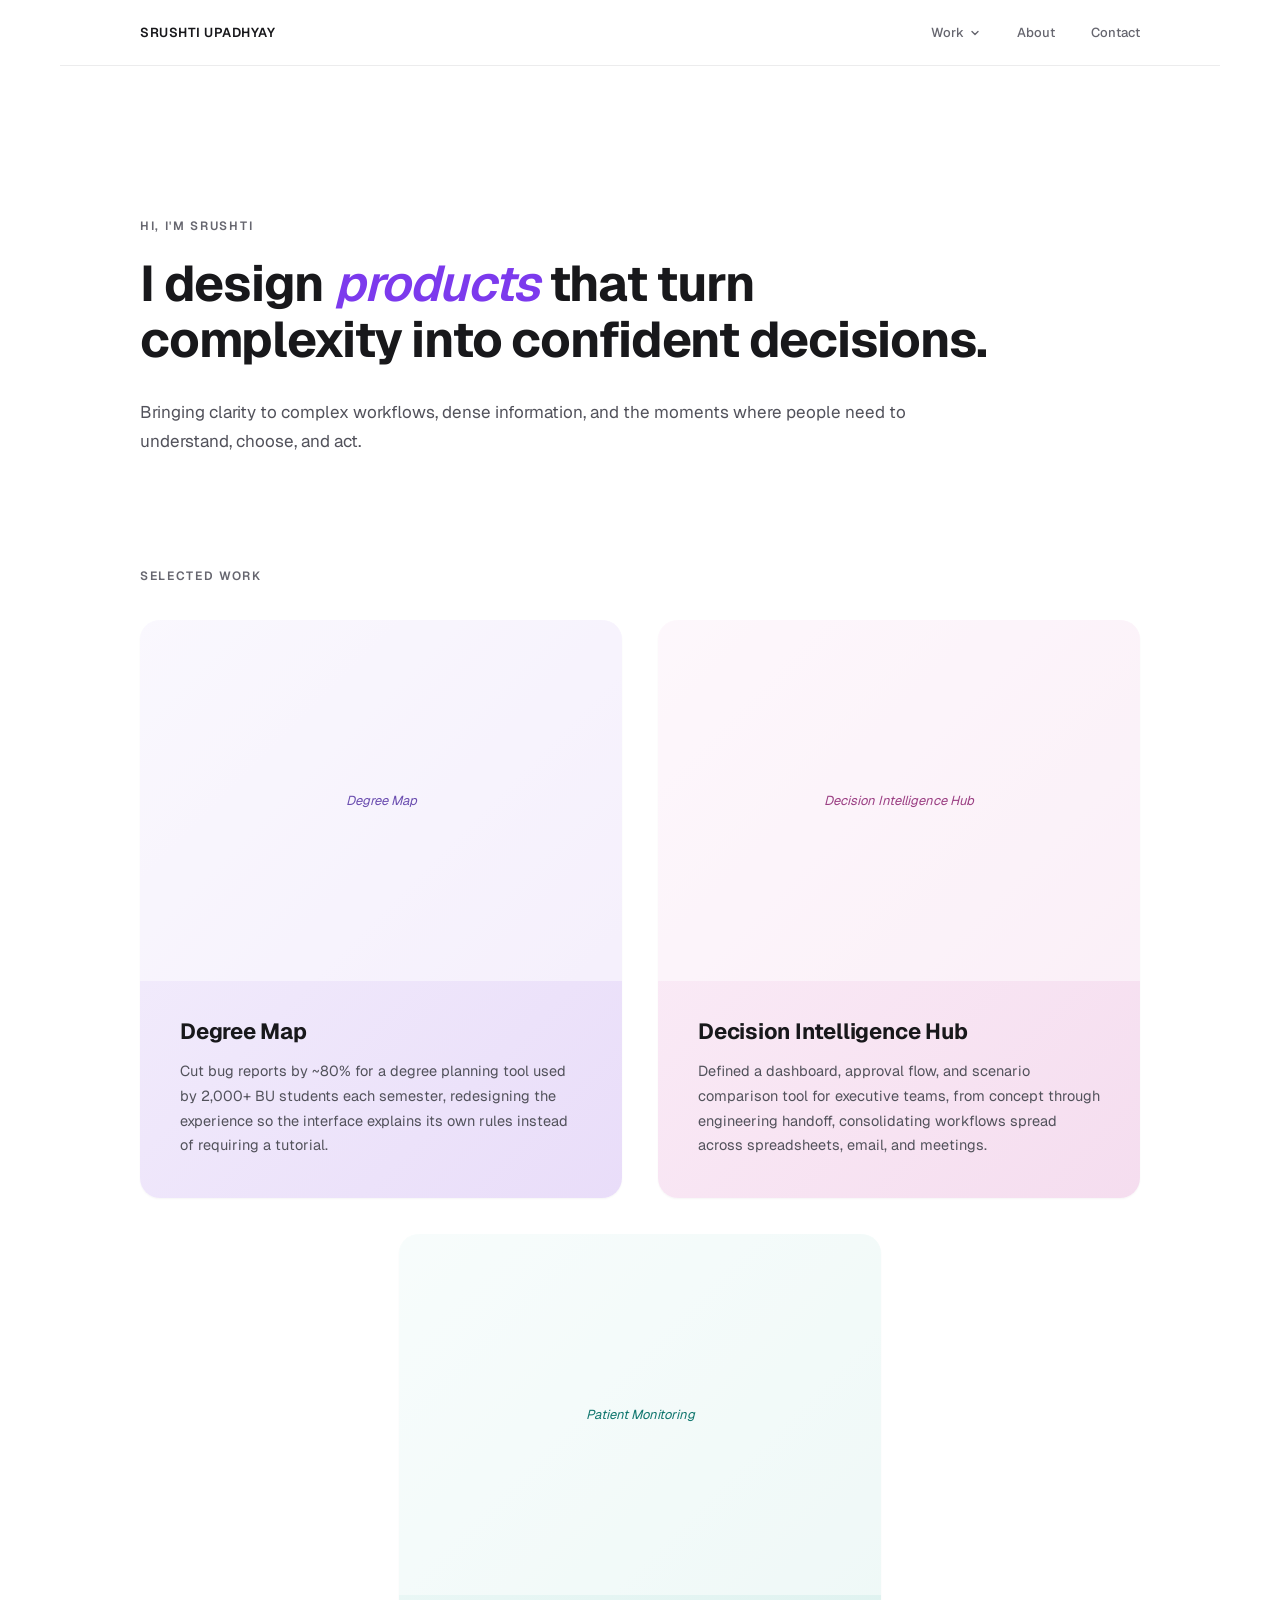
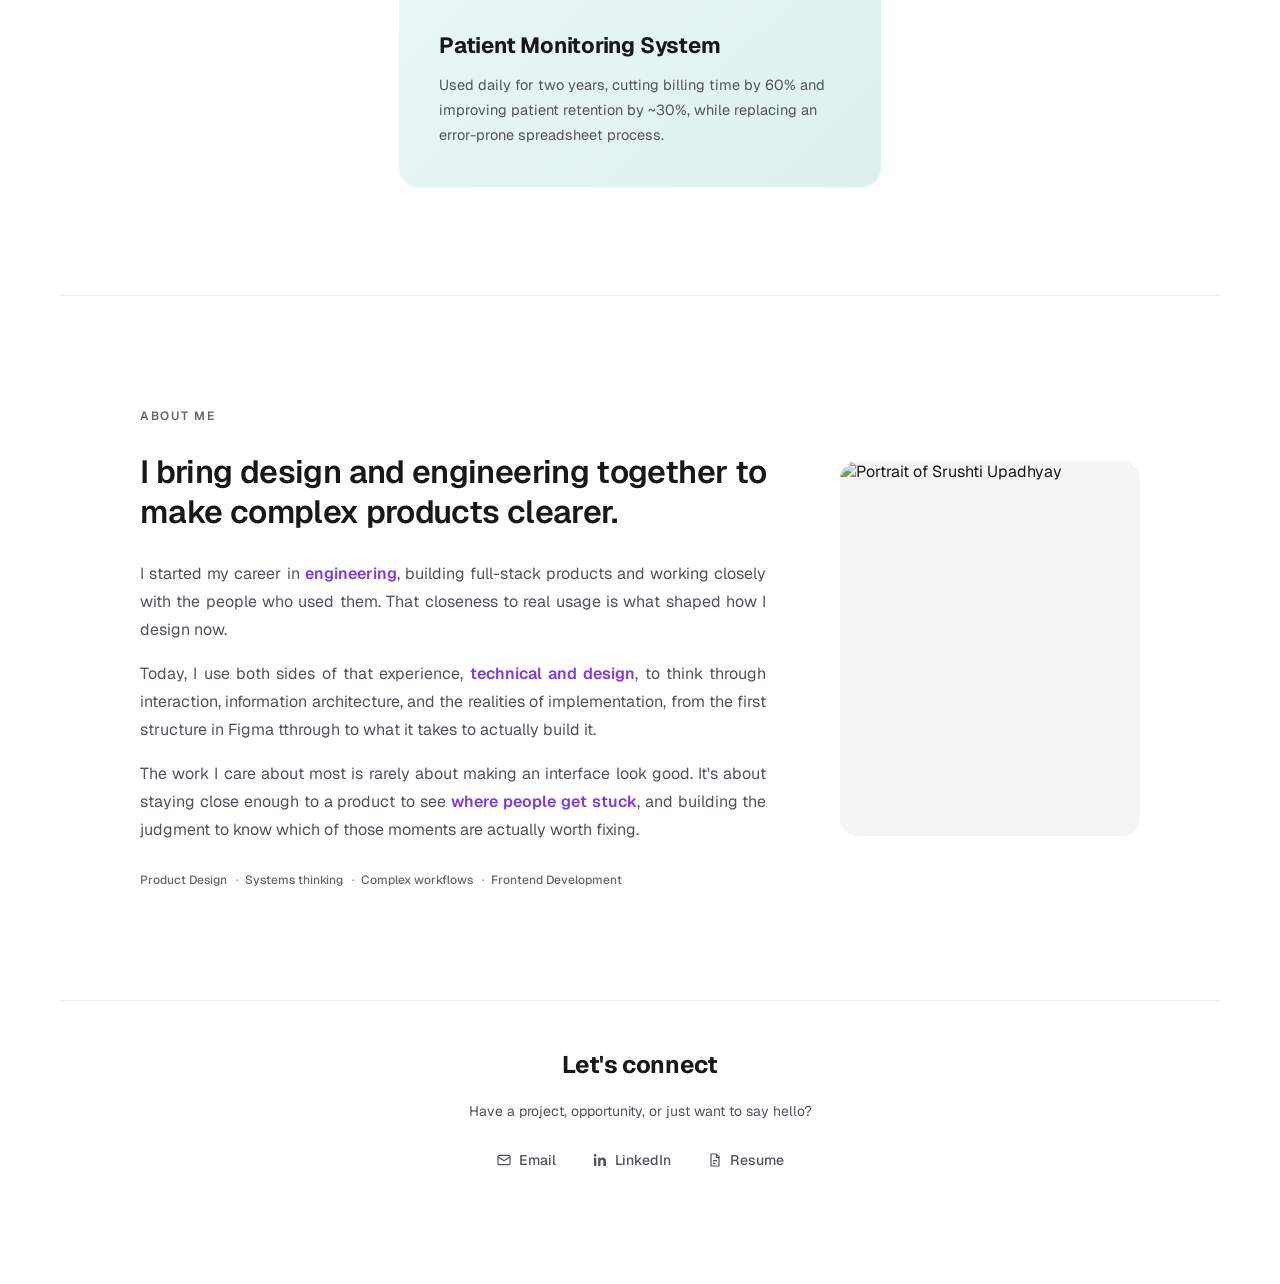
==== commit 9e1b7e31: "Update index.html" ====
--- a/index.html
+++ b/index.html
@@ -212,6 +212,9 @@
 
 </head>
 <script>
+  document.addEventListener('contextmenu', (e) => {
+  if (e.target.tagName === 'IMG') e.preventDefault();
+});
   document.addEventListener('DOMContentLoaded', function () {
   
     const emailButton = document.querySelector('.connect-email');
@@ -315,7 +318,7 @@
              
             </a>
             <a class="nav-dropdown-item" href="patient-monitoring.html">
-              Patient Monitoring
+              Patient Monitoring System
             </a>
           </div>
         </div>
@@ -380,8 +383,7 @@
     Today, I use both sides of that experience,
     <span class="accent">technical and design</span>, to think through
     interaction, information architecture, and the realities of
-    implementation, from the first structure in Figma to a product that
-    actually ships.
+    implementation, from the first structure in Figma tthrough to what it takes to actually build it.
   </p>
 
   <p>
@@ -400,6 +402,7 @@
       </div>
     </div>
 
+    
     <div class="about-image">
       <div class="about-image-frame">
         <img src="me.jpeg" alt="Portrait of Srushti Upadhyay">
--- a/portfolio-common.css
+++ b/portfolio-common.css
@@ -31,6 +31,11 @@
     *, *::before, *::after { animation-duration: 0.01ms !important; transition-duration: 0.01ms !important }
   }
 
+img {
+  pointer-events: none;
+  user-select: none;
+  -webkit-user-drag: none;
+}
   .page {
     font-family: 'Geist', system-ui, sans-serif;
     background: #fff;
@@ -130,7 +135,7 @@
     font-size: 15px;
     color: #52525b;
     line-height: 1.65;
-    max-width: 560px;
+    max-width: 600px;
     margin-bottom: 32px
   }
 
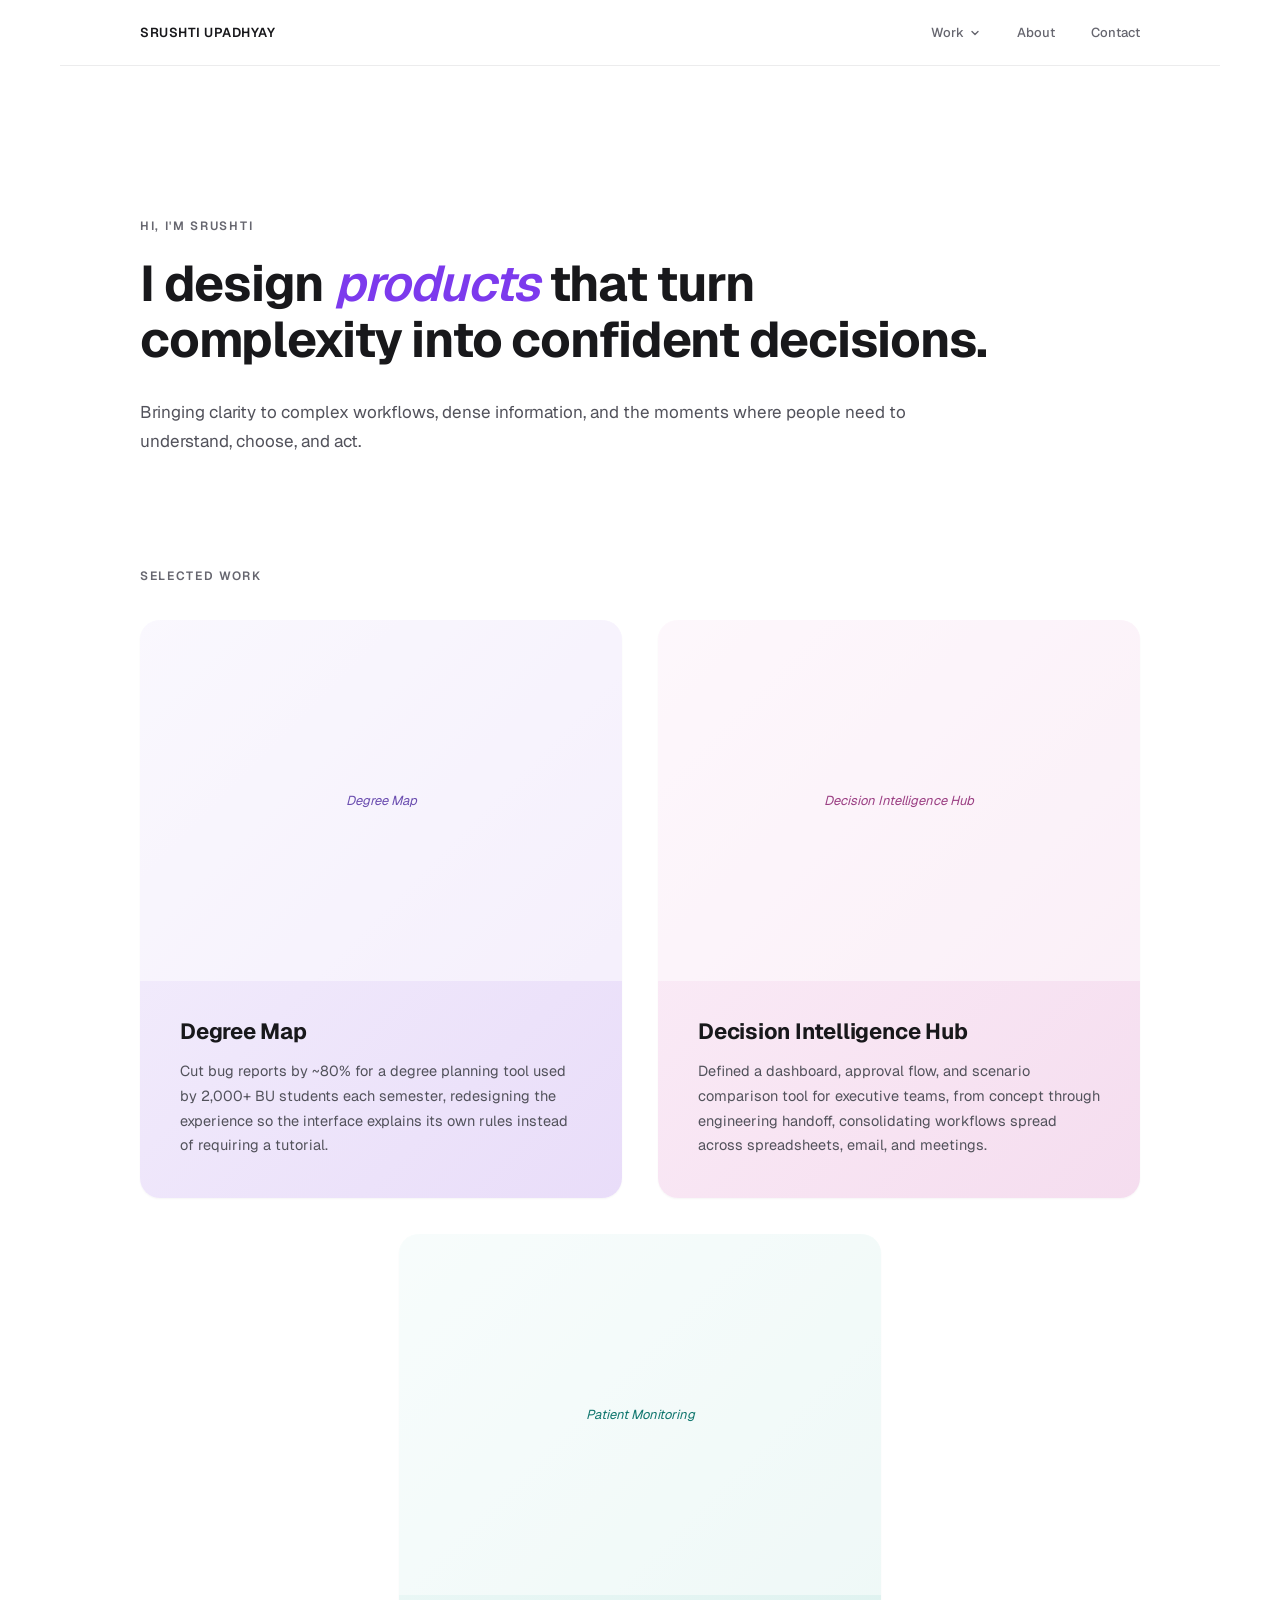
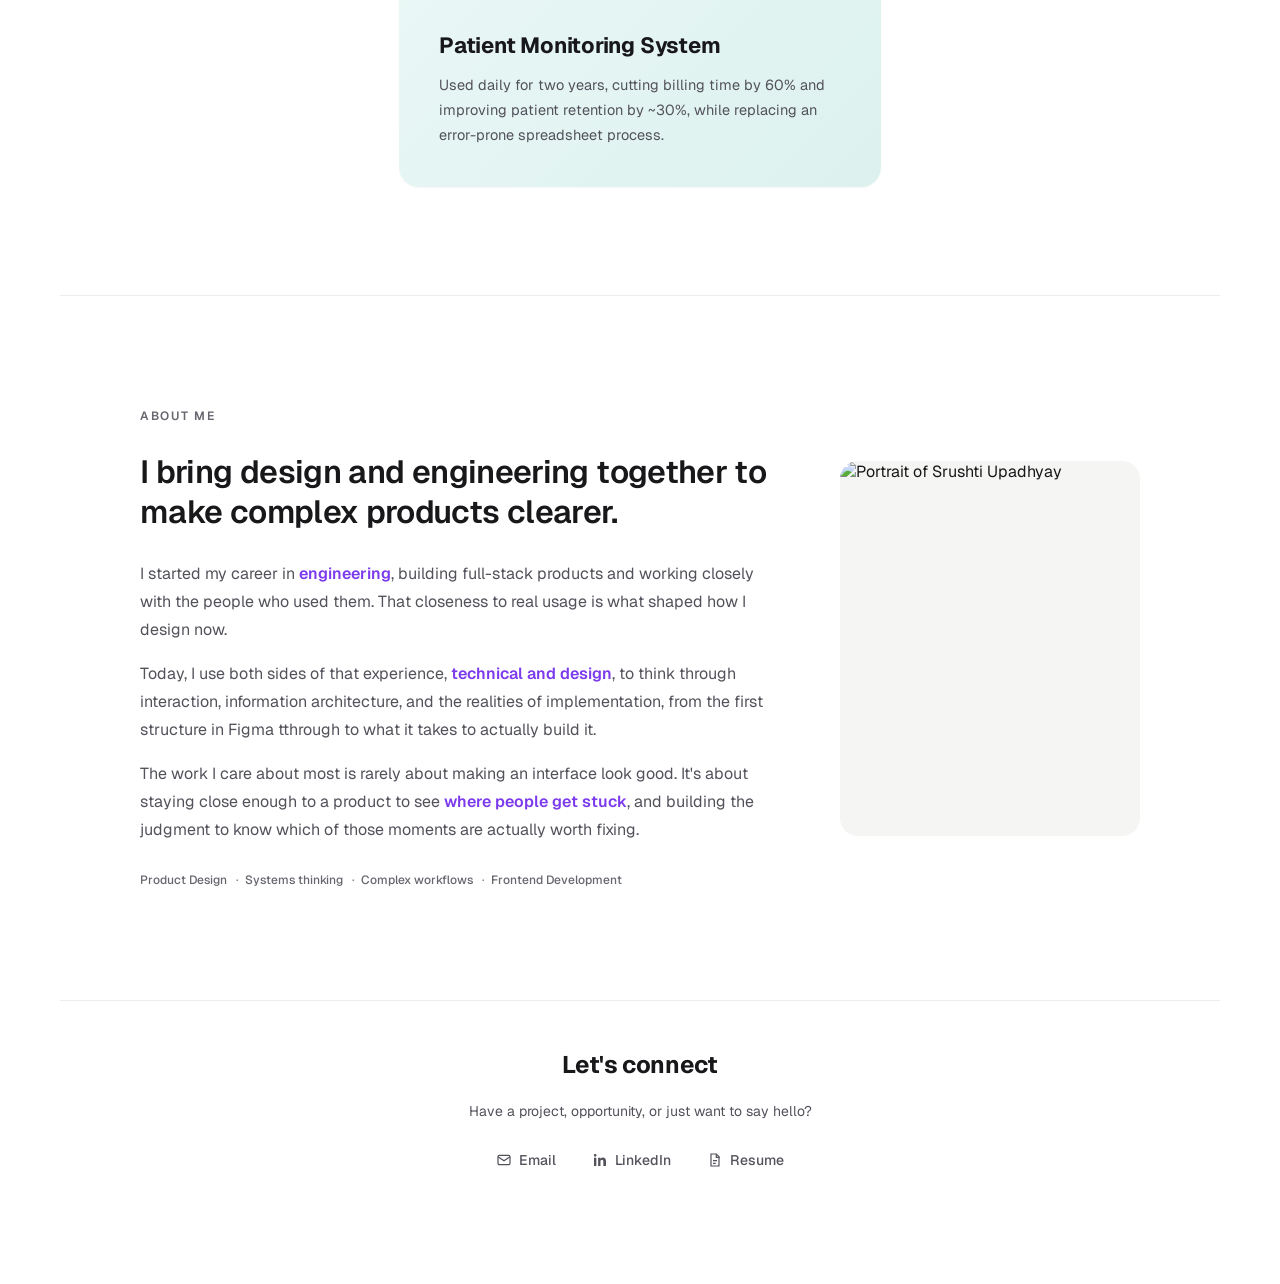
==== commit a4d35f38: "Update index.html" ====
--- a/index.html
+++ b/index.html
@@ -20,7 +20,6 @@
   }
 
   .about-content {
-    text-align: justify;
     max-width: 720px;
   }
 
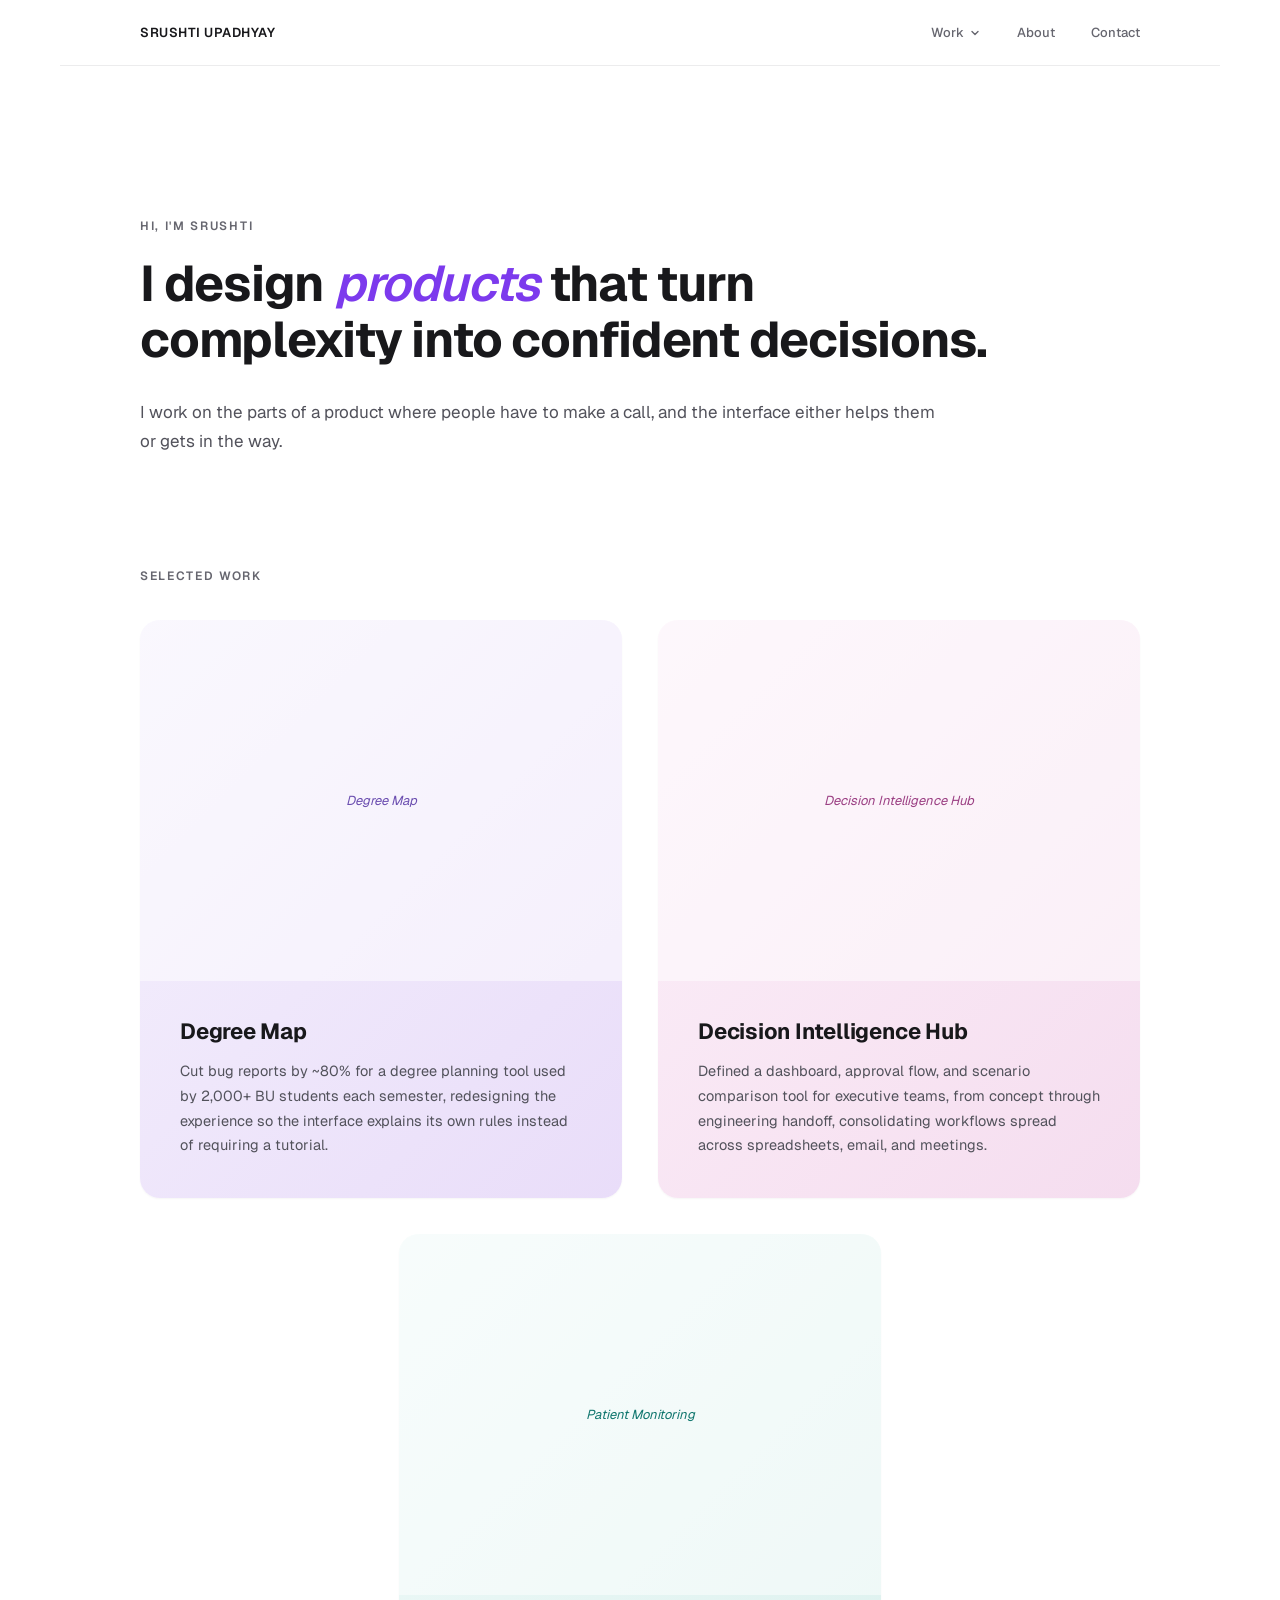
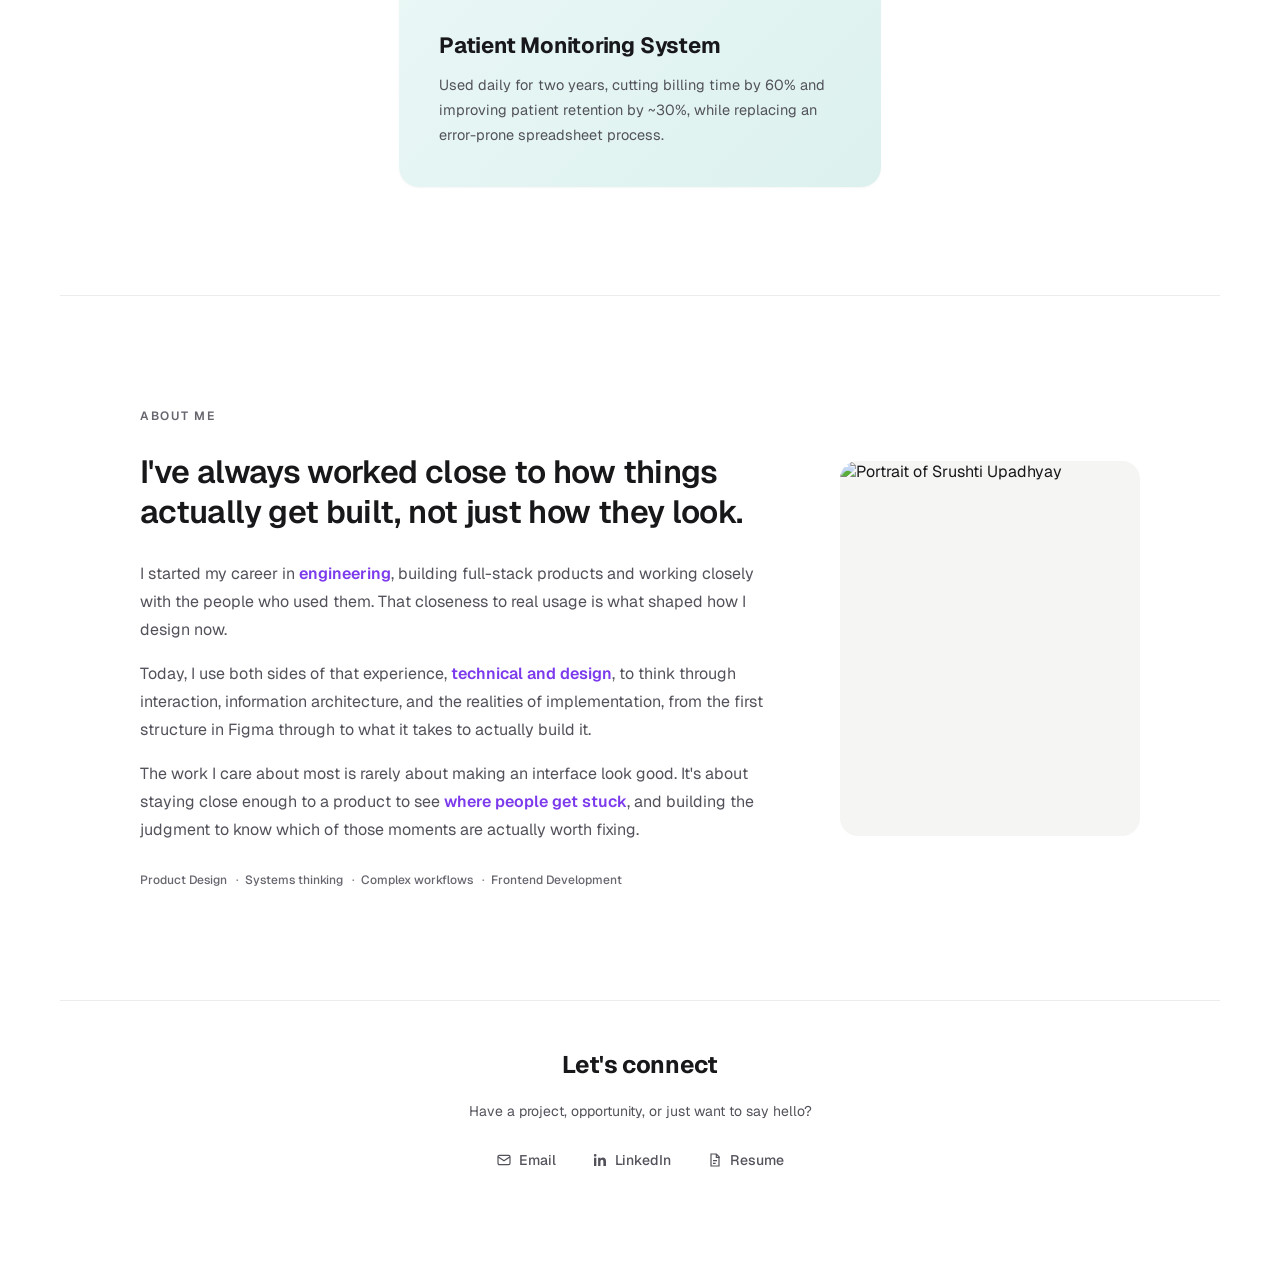
==== commit e03ff5f0: "Update index.html" ====
--- a/index.html
+++ b/index.html
@@ -330,7 +330,7 @@
   <div class="hero">
     <div class="hero-hi">Hi, I'm Srushti </div>
     <h1 class="hero-title">I design <span class="accent" style="font-style: italic;">products</span> that turn complexity into confident decisions.</h1>
-    <div class="hero-body">Bringing clarity to complex workflows, dense information, and the moments where people need to understand, choose, and act.</div>
+    <div class="hero-body">I work on the parts of a product where people have to make a call, and the interface either helps them or gets in the way.</div>
   </div>
 
   <div class="sec" id="work">
@@ -369,7 +369,7 @@
   <section class="about-section" id="about" aria-labelledby="about-title">
     <div class="about-content">
       <div class="about-label">About Me</div>
-      <h2 class="about-title" id="about-title">I bring design and engineering together to make complex products clearer.</h2>
+      <h2 class="about-title" id="about-title">I've always worked close to how things actually get built, not just how they look.</h2>
       <div class="about-copy">
        <p>
     I started my career in
@@ -382,7 +382,7 @@
     Today, I use both sides of that experience,
     <span class="accent">technical and design</span>, to think through
     interaction, information architecture, and the realities of
-    implementation, from the first structure in Figma tthrough to what it takes to actually build it.
+    implementation, from the first structure in Figma through to what it takes to actually build it.
   </p>
 
   <p>
